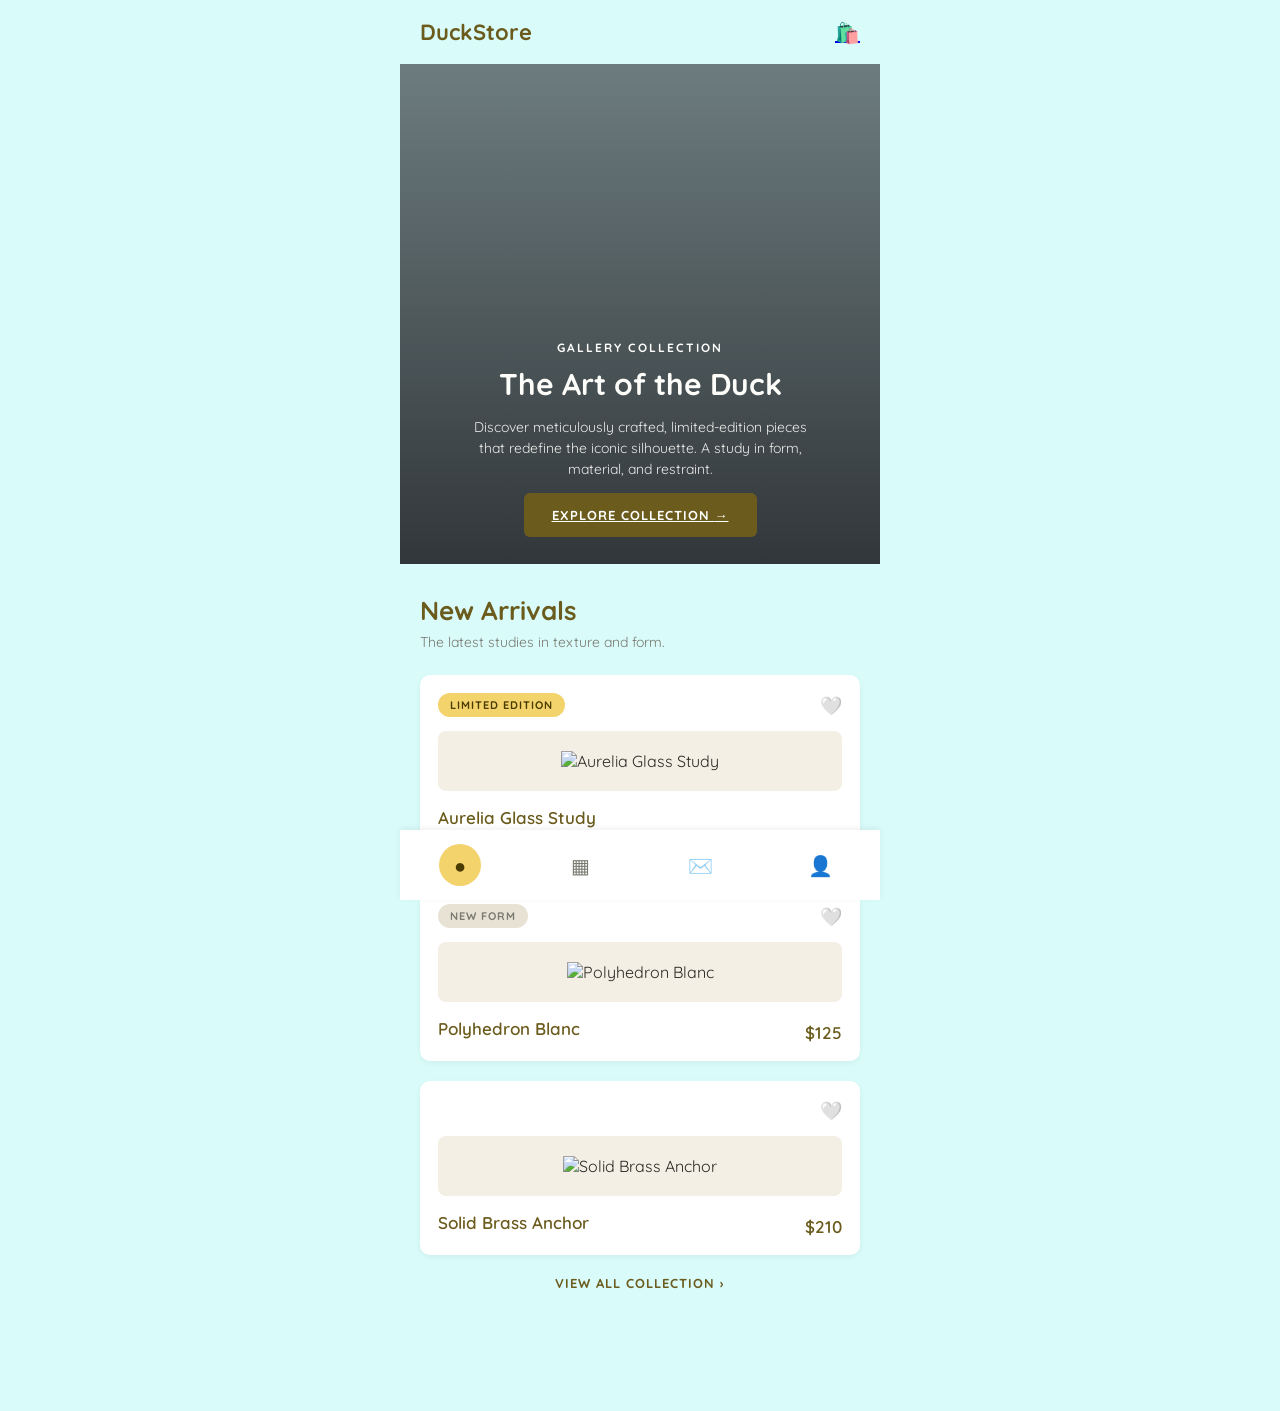
==== index.html @ 7a961e1a "feat: landing accesible y navegable - Issue #3" ====
<!DOCTYPE html>
<html lang="es">
<head>
  <meta charset="UTF-8">
  <meta name="viewport" content="width=device-width, initial-scale=1.0">
  <title>DuckStore</title>

  <!-- Fuente redondeada similar a la de la imagen -->
  <link href="https://fonts.googleapis.com/css2?family=Quicksand:wght@400;500;600;700&display=swap" rel="stylesheet">

  <!-- Nuestra hoja de estilos -->
  <link rel="stylesheet" href="css/style.css">
</head>
<body>

  <!-- =========================================
       HEADER: Barra superior con el logo y el ícono de carrito
  ========================================== -->
  <header class="header">
    <span class="header__logo">DuckStore</span>
    <a href="catalogo.html" class="header__icon" aria-label="Ver Bolsa">🛍️</a>
  </header>

  <!-- =========================================
       HERO: Sección grande con imagen de fondo, título y botón
  ========================================== -->
  <section class="hero">
    <div class="hero__overlay">
      <p class="hero__tag">GALLERY COLLECTION</p>
      <h1 class="hero__title">The Art of the Duck</h1>
      <p class="hero__text">
        Discover meticulously crafted, limited-edition pieces that redefine
        the iconic silhouette. A study in form, material, and restraint.
      </p>
      <a href="catalogo.html" class="btn-primary" aria-label="Ir al catalogo">
      EXPLORE COLLECTION <span>&rarr;</span>
      </a>
    </div>
  </section>

  <!-- =========================================
       NEW ARRIVALS: Título de sección + lista de productos
  ========================================== -->
  <main class="products">
    <h2 class="products__title">New Arrivals</h2>
    <p class="products__subtitle">The latest studies in texture and form.</p>

    <!-- Tarjeta 1: Producto destacado (Edición Limitada) -->
    <article class="card">
      <div class="card__header">
        <span class="badge badge--gold">LIMITED EDITION</span>
        <span class="card__like">🤍</span>
      </div>
      <div class="card__image-wrapper">
        <img src="https://lh3.googleusercontent.com/aida-public/[base64]" alt="Aurelia Glass Study" class="card__img">
      </div>
      <div class="card__footer">
        <div>
          <h3 class="card__name">Aurelia Glass Study</h3>
          <p class="card__author">By Artist M. Laurent</p>
        </div>
        <span class="card__price">$450</span>
      </div>
    </article>

    <!-- Tarjeta 2: Producto normal (Nueva Forma) -->
    <article class="card">
      <div class="card__header">
        <span class="badge badge--gray">NEW FORM</span>
        <span class="card__like">🤍</span>
      </div>
      <div class="card__image-wrapper">
        <img src="https://lh3.googleusercontent.com/aida-public/[base64]" alt="Polyhedron Blanc" class="card__img">
      </div>
      <div class="card__footer">
        <div>
          <h3 class="card__name">Polyhedron Blanc</h3>
        </div>
        <span class="card__price">$125</span>
      </div>
    </article>

    <!-- Tarjeta 3: Producto normal (sin etiqueta) -->
    <article class="card">
      <div class="card__header card__header--right">
        <span class="card__like">🤍</span>
      </div>
      <div class="card__image-wrapper">
        <img src="https://lh3.googleusercontent.com/aida-public/[base64]" alt="Solid Brass Anchor" class="card__img">
      </div>
      <div class="card__footer">
        <div>
          <h3 class="card__name">Solid Brass Anchor</h3>
        </div>
        <span class="card__price">$210</span>
      </div>
    </article>

    <!-- Enlace para ver toda la colección -->
    <a href="catalogo.html" class="view-all">VIEW ALL COLLECTION &rsaquo;</a>
  </main>

  <!-- =========================================
       BOTTOM NAV: Barra de navegación inferior (estilo app móvil)
  ========================================== -->
  <nav class="bottom-nav" aria-label="Navegacion Principal">
    <a href="index.html" class="bottom-nav__item bottom-nav__item--active" aria-label="Inicio">●</a>
    <a href="catalogo.html" class="bottom-nav__item" aria-label="Catalogo">▦</a>
    <a href="contacto.html" class="bottom-nav__item" aria-label="Contacto">✉️</a>
    <a href="detalle.html" class="bottom-nav__item" aria-label="Detalle">👤</a>
  </nav>

</body>
</html>
---- css/style.css ----
/* ==========================================================
   VARIABLES GLOBALES
   Aquí guardamos los colores principales para reutilizarlos
   fácilmente en todo el archivo.
========================================================== */
:root {
  --color-fondo: #d9fbf9;      /* Fondo turquesa clarito */
  --color-texto: #2b2a26;      /* Texto oscuro general */
  --color-marron: #6b5c1e;     /* Marrón/dorado oscuro para títulos y botón */
  --color-gris-texto: #7a7a72; /* Gris para texto secundario */
  --color-tarjeta: #ffffff;    /* Fondo blanco de las tarjetas */
  --color-badge-oro: #f3d36b;  /* Fondo del badge "LIMITED EDITION" */
  --color-badge-gris: #e7e2d4; /* Fondo del badge "NEW FORM" */
}

/* ==========================================================
   RESET BÁSICO
   Quitamos márgenes por defecto y unificamos el modelo de caja.
========================================================== */
* {
  margin: 0;
  padding: 0;
  box-sizing: border-box;
}

body {
  font-family: 'Quicksand', sans-serif;
  background-color: var(--color-fondo);
  color: var(--color-texto);
  max-width: 480px;      /* Simula el ancho de un móvil */
  margin: 0 auto;        /* Centrado en pantallas grandes */
  padding-bottom: 90px;  /* Espacio para la barra inferior fija */
}

/* ==========================================================
   HEADER
========================================================== */
.header {
  display: flex;
  align-items: center;
  justify-content: space-between;
  background-color: var(--color-fondo);
  padding: 18px 20px;
}

.header__logo {
  font-size: 22px;
  font-weight: 700;
  color: var(--color-marron);
}

.header__icon {
  font-size: 20px;
}

/* ==========================================================
   HERO
   Sección grande con una imagen de fondo oscura y texto centrado.
========================================================== */
.hero {
  /* Imagen + degradado oscuro para que el texto se lea bien */
  background:
    linear-gradient(to bottom, rgba(20,20,25,0.55), rgba(20,20,25,0.85)),
    url('https://lh3.googleusercontent.com/aida-public/[base64]');
  background-size: cover;
  background-position: center;
  min-height: 500px;
  display: flex;
  align-items: flex-end; /* El contenido se apoya en la parte baja */
}

.hero__overlay {
  width: 100%;
  text-align: center;
  color: #fdfdfa;
  padding: 40px 24px;
}

.hero__tag {
  font-size: 12px;
  font-weight: 700;
  letter-spacing: 2px;
  margin-bottom: 10px;
}

.hero__title {
  font-size: 30px;
  font-weight: 700;
  margin-bottom: 14px;
}

.hero__text {
  font-size: 14px;
  line-height: 1.5;
  max-width: 340px;
  margin: 0 auto 24px auto;
  opacity: 0.9;
}

/* Botón principal (dorado/marrón) */
.btn-primary {
  background-color: var(--color-marron);
  color: #fff;
  border: none;
  padding: 14px 28px;
  font-size: 13px;
  font-weight: 700;
  letter-spacing: 1px;
  border-radius: 6px;
  cursor: pointer;
}

/* ==========================================================
   SECCIÓN DE PRODUCTOS (New Arrivals)
========================================================== */
.products {
  padding: 30px 20px;
}

.products__title {
  font-size: 26px;
  font-weight: 700;
  color: var(--color-marron);
  margin-bottom: 6px;
}

.products__subtitle {
  font-size: 14px;
  color: var(--color-gris-texto);
  margin-bottom: 24px;
}

/* ---------- Tarjeta de producto ---------- */
.card {
  background-color: var(--color-tarjeta);
  border-radius: 10px;
  padding: 18px;
  margin-bottom: 20px;
  box-shadow: 0 2px 6px rgba(0, 0, 0, 0.05);
}

.card__header {
  display: flex;
  justify-content: space-between;
  align-items: center;
  margin-bottom: 14px;
}

/* Cuando no hay badge, el corazón se alinea a la derecha */
.card__header--right {
  justify-content: flex-end;
}

.card__like {
  font-size: 18px;
  cursor: pointer;
}

/* Etiquetas (badges) */
.badge {
  font-size: 11px;
  font-weight: 700;
  letter-spacing: 1px;
  padding: 5px 12px;
  border-radius: 20px;
}

.badge--gold {
  background-color: var(--color-badge-oro);
  color: #4a3c00;
}

.badge--gray {
  background-color: var(--color-badge-gris);
  color: var(--color-gris-texto);
}

/* Contenedor de la imagen del producto */
.card__image-wrapper {
  background-color: #f4efe4;
  border-radius: 8px;
  display: flex;
  align-items: center;
  justify-content: center;
  padding: 20px;
  margin-bottom: 16px;
}

.card__img {
  max-width: 100%;
  max-height: 180px;
  object-fit: contain;
}

/* Pie de la tarjeta: nombre, autor y precio */
.card__footer {
  display: flex;
  justify-content: space-between;
  align-items: flex-end;
}

.card__name {
  font-size: 17px;
  font-weight: 600;
  color: var(--color-marron);
  margin-bottom: 4px;
}

.card__author {
  font-size: 13px;
  color: var(--color-gris-texto);
}

.card__price {
  font-size: 17px;
  font-weight: 600;
  color: var(--color-marron);
}

/* Enlace "Ver toda la colección" */
.view-all {
  display: block;
  text-align: center;
  font-size: 13px;
  font-weight: 700;
  letter-spacing: 1px;
  color: var(--color-marron);
  text-decoration: none;
  margin-top: 10px;
}

/* ==========================================================
   BARRA DE NAVEGACIÓN INFERIOR (estilo app móvil)
========================================================== */
.bottom-nav {
  position: fixed;
  bottom: 0;
  left: 50%;
  transform: translateX(-50%);
  width: 100%;
  max-width: 480px;
  background-color: var(--color-tarjeta);
  display: flex;
  justify-content: space-around;
  align-items: center;
  padding: 14px 0;
  box-shadow: 0 -2px 6px rgba(0, 0, 0, 0.06);
}

.bottom-nav__item {
  text-decoration: none;
  color: var(--color-gris-texto);
  font-size: 20px;
  width: 42px;
  height: 42px;
  display: flex;
  align-items: center;
  justify-content: center;
  border-radius: 50%;
}

/* El ícono activo se resalta con fondo dorado */
.bottom-nav__item--active {
  background-color: var(--color-badge-oro);
  color: #4a3c00;
}
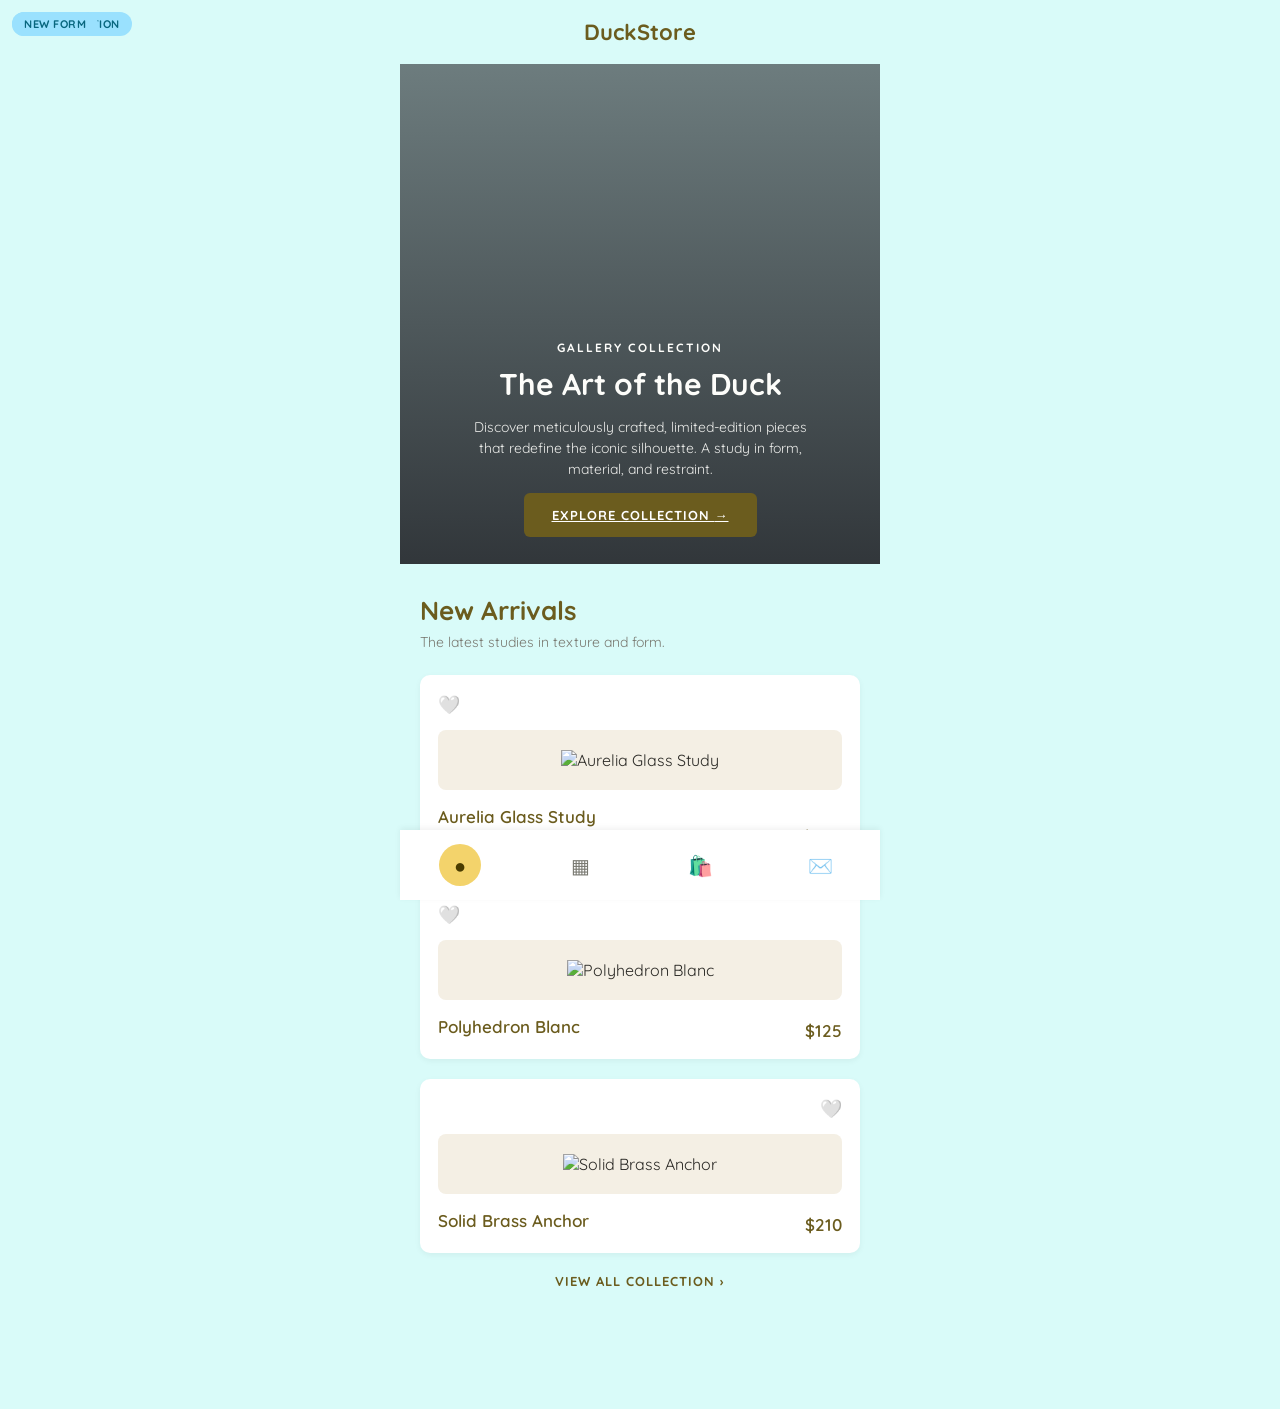
==== commit 0d45ab36: "fix: update nav bar and header" ====
--- a/index.html
+++ b/index.html
@@ -18,7 +18,6 @@
   ========================================== -->
   <header class="header">
     <span class="header__logo">DuckStore</span>
-    <a href="catalogo.html" class="header__icon" aria-label="Ver Bolsa">🛍️</a>
   </header>
 
   <!-- =========================================
@@ -106,8 +105,8 @@
   <nav class="bottom-nav" aria-label="Navegacion Principal">
     <a href="index.html" class="bottom-nav__item bottom-nav__item--active" aria-label="Inicio">●</a>
     <a href="catalogo.html" class="bottom-nav__item" aria-label="Catalogo">▦</a>
+    <a href="carrito.html" class="bottom-nav__item" aria-label="Bolsa">🛍️</a>
     <a href="contacto.html" class="bottom-nav__item" aria-label="Contacto">✉️</a>
-    <a href="detalle.html" class="bottom-nav__item" aria-label="Detalle">👤</a>
   </nav>
 
 </body>
--- a/css/style.css
+++ b/css/style.css
@@ -38,7 +38,7 @@
 .header {
   display: flex;
   align-items: center;
-  justify-content: space-between;
+  justify-content: center;
   background-color: var(--color-fondo);
   padding: 18px 20px;
 }
@@ -264,3 +264,162 @@
   background-color: var(--color-badge-oro);
   color: #4a3c00;
 }
+/* ==========================================================
+   PÁGINA CATÁLOGO (catalogo.html)
+   Reutiliza las variables definidas arriba en :root y agrega
+   solo lo nuevo que necesita esta pantalla.
+========================================================== */
+
+/* Color extra para las etiquetas azules de esta página */
+:root {
+  --color-badge-azul: #9ae1fe;
+  --color-badge-azul-texto: #08667e;
+}
+
+/* ---------- Introducción (título + texto) ---------- */
+.intro {
+  text-align: center;
+  padding: 30px 24px 10px;
+}
+
+.intro__title {
+  font-size: 28px;
+  font-weight: 700;
+  color: var(--color-marron);
+  margin-bottom: 10px;
+}
+
+.intro__text {
+  font-size: 14px;
+  line-height: 1.5;
+  color: var(--color-gris-texto);
+  max-width: 340px;
+  margin: 0 auto;
+}
+
+/* ---------- Filtros y orden ---------- */
+.filters {
+  padding: 20px 20px 14px;
+  border-bottom: 1px solid var(--color-badge-gris);
+}
+
+.filters__tabs {
+  display: flex;
+  gap: 18px;
+  overflow-x: auto;
+  margin-bottom: 14px;
+}
+
+.filters__tab {
+  background: none;
+  border: none;
+  font-family: inherit;
+  font-size: 12px;
+  font-weight: 700;
+  letter-spacing: 0.5px;
+  color: var(--color-gris-texto);
+  white-space: nowrap;
+  padding-bottom: 4px;
+  cursor: pointer;
+}
+
+/* Pestaña de categoría seleccionada (subrayada) */
+.filters__tab--active {
+  color: var(--color-marron);
+  border-bottom: 2px solid var(--color-marron);
+}
+
+.filters__sort {
+  font-size: 12px;
+  font-weight: 700;
+  letter-spacing: 0.5px;
+  color: var(--color-gris-texto);
+  cursor: pointer;
+}
+
+/* ---------- Lista de productos del catálogo ---------- */
+.catalog {
+  padding: 24px 20px 10px;
+}
+
+.item {
+  margin-bottom: 28px;
+}
+
+.item__image-wrapper {
+  position: relative;
+  border-radius: 10px;
+  overflow: hidden;
+  background-color: #f4efe4;
+  margin-bottom: 12px;
+}
+
+.item__img {
+  width: 100%;
+  height: 260px;
+  object-fit: cover;
+  display: block;
+}
+
+/* Etiqueta (badge) sobre la imagen del producto */
+.badge {
+  position: absolute;
+  top: 12px;
+  left: 12px;
+  background-color: var(--color-badge-azul);
+  color: var(--color-badge-azul-texto);
+  font-size: 11px;
+  font-weight: 700;
+  letter-spacing: 0.5px;
+  padding: 5px 12px;
+  border-radius: 20px;
+  z-index: 1;
+}
+
+.item__info {
+  display: flex;
+  justify-content: space-between;
+  align-items: flex-start;
+}
+
+.item__name {
+  font-size: 18px;
+  font-weight: 600;
+  color: var(--color-marron);
+  margin-bottom: 4px;
+}
+.item__name:hover{
+  text-decoration: underline;
+}
+.details{
+  text-decoration: none;
+}
+
+.item__category {
+  font-size: 13px;
+  color: var(--color-gris-texto);
+}
+
+.item__price {
+  font-size: 18px;
+  font-weight: 600;
+  color: var(--color-marron);
+}
+
+/* Producto agotado: se muestra apagado y en gris */
+.item--sold-out .item__img {
+  filter: grayscale(1);
+  opacity: 0.6;
+}
+
+.item--sold-out .item__name,
+.item--sold-out .item__category,
+.item--sold-out .item__price {
+  opacity: 0.6;
+}
+
+/* Botón "DISCOVER MORE" centrado, reutiliza .btn-primary ya existente arriba */
+.catalog .btn-primary {
+  display: block;
+  margin: 20px auto 10px;
+}
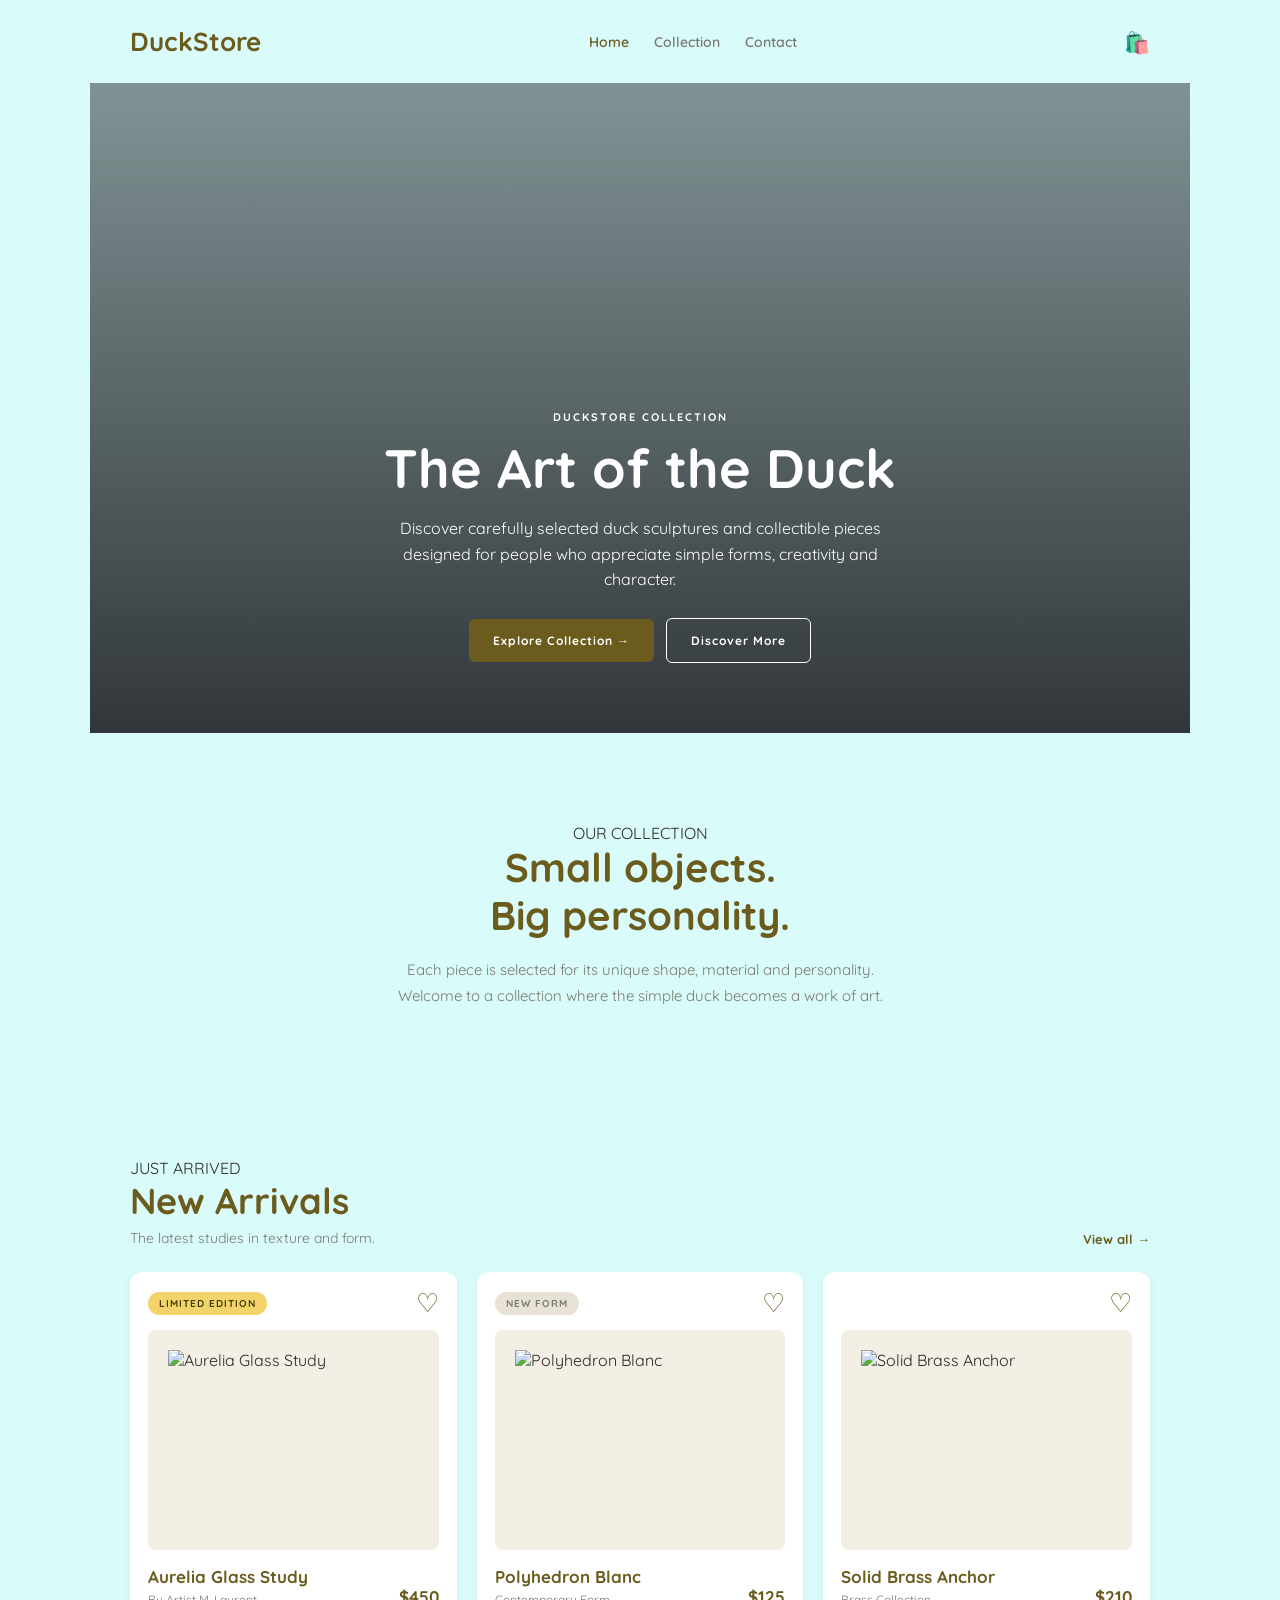
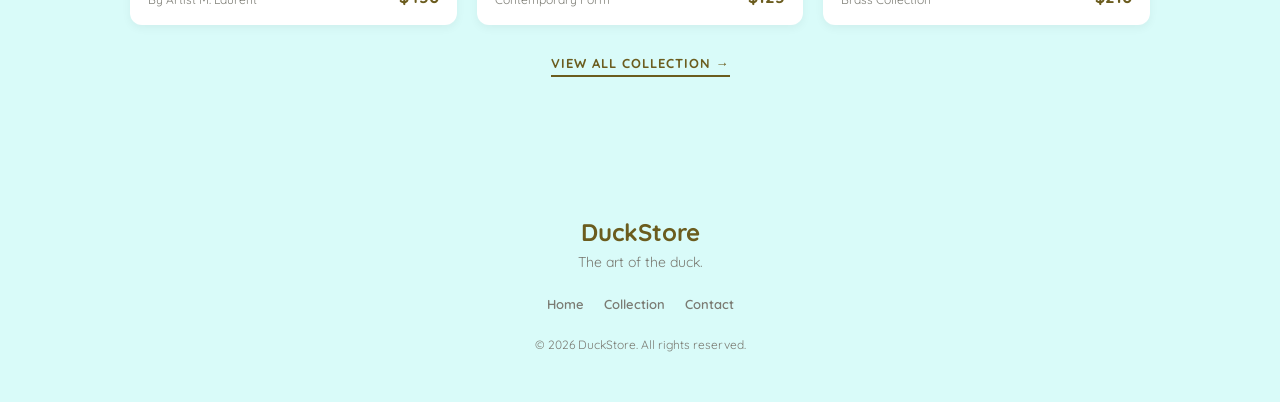
==== commit 4fa01caf: "feat: complete landing page" ====
--- a/index.html
+++ b/index.html
@@ -1,112 +1,376 @@
+
 <!DOCTYPE html>
 <html lang="es">
+
 <head>
   <meta charset="UTF-8">
   <meta name="viewport" content="width=device-width, initial-scale=1.0">
-  <title>DuckStore</title>
-
-  <!-- Fuente redondeada similar a la de la imagen -->
-  <link href="https://fonts.googleapis.com/css2?family=Quicksand:wght@400;500;600;700&display=swap" rel="stylesheet">
-
-  <!-- Nuestra hoja de estilos -->
+
+  <title>DuckStore | The Art of the Duck</title>
+
+  <!-- Google Font -->
+  <link
+    href="https://fonts.googleapis.com/css2?family=Quicksand:wght@400;500;600;700&display=swap"
+    rel="stylesheet"
+  >
+
+  <!-- CSS -->
   <link rel="stylesheet" href="css/style.css">
 </head>
+
 <body>
 
-  <!-- =========================================
-       HEADER: Barra superior con el logo y el ícono de carrito
-  ========================================== -->
+  <!-- =====================================================
+       HEADER
+  ====================================================== -->
   <header class="header">
-    <span class="header__logo">DuckStore</span>
+
+    <a href="index.html" class="header__logo">
+      DuckStore
+    </a>
+
+    <nav class="header__nav">
+      <a href="index.html" class="header__link header__link--active">
+        Home
+      </a>
+
+      <a href="catalogo.html" class="header__link">
+        Collection
+      </a>
+
+      <a href="contacto.html" class="header__link">
+        Contact
+      </a>
+    </nav>
+
+    <a
+      href="catalogo.html"
+      class="header__icon"
+      aria-label="Ver colección"
+    >
+      🛍️
+    </a>
+
   </header>
 
-  <!-- =========================================
-       HERO: Sección grande con imagen de fondo, título y botón
-  ========================================== -->
+
+  <!-- =====================================================
+       HERO
+  ====================================================== -->
   <section class="hero">
+
     <div class="hero__overlay">
-      <p class="hero__tag">GALLERY COLLECTION</p>
-      <h1 class="hero__title">The Art of the Duck</h1>
+
+      <p class="hero__tag">
+        DUCKSTORE COLLECTION
+      </p>
+
+      <h1 class="hero__title">
+        The Art of the Duck
+      </h1>
+
       <p class="hero__text">
-        Discover meticulously crafted, limited-edition pieces that redefine
-        the iconic silhouette. A study in form, material, and restraint.
+        Discover carefully selected duck sculptures and
+        collectible pieces designed for people who appreciate
+        simple forms, creativity and character.
       </p>
-      <a href="catalogo.html" class="btn-primary" aria-label="Ir al catalogo">
-      EXPLORE COLLECTION <span>&rarr;</span>
-      </a>
-    </div>
+
+      <div class="hero__buttons">
+
+        <a href="catalogo.html" class="btn-primary">
+          Explore Collection →
+        </a>
+
+        <a href="#new-arrivals" class="btn-secondary">
+          Discover More
+        </a>
+
+      </div>
+
+    </div>
+
   </section>
 
-  <!-- =========================================
-       NEW ARRIVALS: Título de sección + lista de productos
-  ========================================== -->
-  <main class="products">
-    <h2 class="products__title">New Arrivals</h2>
-    <p class="products__subtitle">The latest studies in texture and form.</p>
-
-    <!-- Tarjeta 1: Producto destacado (Edición Limitada) -->
-    <article class="card">
-      <div class="card__header">
-        <span class="badge badge--gold">LIMITED EDITION</span>
-        <span class="card__like">🤍</span>
+
+  <!-- =====================================================
+       INTRODUCTION
+  ====================================================== -->
+  <section class="intro">
+
+    <p class="intro__tag">
+      OUR COLLECTION
+    </p>
+
+    <h2 class="intro__title">
+      Small objects.<br>
+      Big personality.
+    </h2>
+
+    <p class="intro__text">
+      Each piece is selected for its unique shape,
+      material and personality. Welcome to a collection
+      where the simple duck becomes a work of art.
+    </p>
+
+  </section>
+
+
+  <!-- =====================================================
+       NEW ARRIVALS
+  ====================================================== -->
+  <main class="products" id="new-arrivals">
+
+    <div class="products__heading">
+
+      <div>
+        <p class="products__tag">
+          JUST ARRIVED
+        </p>
+
+        <h2 class="products__title">
+          New Arrivals
+        </h2>
+
+        <p class="products__subtitle">
+          The latest studies in texture and form.
+        </p>
       </div>
-      <div class="card__image-wrapper">
-        <img src="https://lh3.googleusercontent.com/aida-public/[base64]" alt="Aurelia Glass Study" class="card__img">
-      </div>
-      <div class="card__footer">
-        <div>
-          <h3 class="card__name">Aurelia Glass Study</h3>
-          <p class="card__author">By Artist M. Laurent</p>
-        </div>
-        <span class="card__price">$450</span>
-      </div>
-    </article>
-
-    <!-- Tarjeta 2: Producto normal (Nueva Forma) -->
-    <article class="card">
-      <div class="card__header">
-        <span class="badge badge--gray">NEW FORM</span>
-        <span class="card__like">🤍</span>
-      </div>
-      <div class="card__image-wrapper">
-        <img src="https://lh3.googleusercontent.com/aida-public/[base64]" alt="Polyhedron Blanc" class="card__img">
-      </div>
-      <div class="card__footer">
-        <div>
-          <h3 class="card__name">Polyhedron Blanc</h3>
-        </div>
-        <span class="card__price">$125</span>
-      </div>
-    </article>
-
-    <!-- Tarjeta 3: Producto normal (sin etiqueta) -->
-    <article class="card">
-      <div class="card__header card__header--right">
-        <span class="card__like">🤍</span>
-      </div>
-      <div class="card__image-wrapper">
-        <img src="https://lh3.googleusercontent.com/aida-public/[base64]" alt="Solid Brass Anchor" class="card__img">
-      </div>
-      <div class="card__footer">
-        <div>
-          <h3 class="card__name">Solid Brass Anchor</h3>
-        </div>
-        <span class="card__price">$210</span>
-      </div>
-    </article>
-
-    <!-- Enlace para ver toda la colección -->
-    <a href="catalogo.html" class="view-all">VIEW ALL COLLECTION &rsaquo;</a>
+
+      <a href="catalogo.html" class="products__link">
+        View all →
+      </a>
+
+    </div>
+
+
+    <!-- =================================================
+         PRODUCT GRID
+    ================================================== -->
+    <div class="products__grid">
+
+
+      <!-- PRODUCT 1 -->
+      <article class="card">
+
+        <div class="card__header">
+
+          <span class="badge badge--gold">
+            LIMITED EDITION
+          </span>
+
+          <button class="card__like" aria-label="Añadir a favoritos">
+            ♡
+          </button>
+
+        </div>
+
+        <div class="card__image-wrapper">
+
+          <img
+            src="https://lh3.googleusercontent.com/aida-public/[base64]"
+            alt="Aurelia Glass Study"
+            class="card__img"
+          >
+
+        </div>
+
+        <div class="card__footer">
+
+          <div>
+            <h3 class="card__name">
+              Aurelia Glass Study
+            </h3>
+
+            <p class="card__author">
+              By Artist M. Laurent
+            </p>
+          </div>
+
+          <span class="card__price">
+            $450
+          </span>
+
+        </div>
+
+      </article>
+
+
+      <!-- PRODUCT 2 -->
+      <article class="card">
+
+        <div class="card__header">
+
+          <span class="badge badge--gray">
+            NEW FORM
+          </span>
+
+          <button class="card__like" aria-label="Añadir a favoritos">
+            ♡
+          </button>
+
+        </div>
+
+        <div class="card__image-wrapper">
+
+          <img
+            src="https://lh3.googleusercontent.com/aida-public/[base64]"
+            alt="Polyhedron Blanc"
+            class="card__img"
+          >
+
+        </div>
+
+        <div class="card__footer">
+
+          <div>
+            <h3 class="card__name">
+              Polyhedron Blanc
+            </h3>
+
+            <p class="card__author">
+              Contemporary Form
+            </p>
+          </div>
+
+          <span class="card__price">
+            $125
+          </span>
+
+        </div>
+
+      </article>
+
+
+      <!-- PRODUCT 3 -->
+      <article class="card">
+
+        <div class="card__header card__header--right">
+
+          <button class="card__like" aria-label="Añadir a favoritos">
+            ♡
+          </button>
+
+        </div>
+
+        <div class="card__image-wrapper">
+
+          <img
+            src="https://lh3.googleusercontent.com/aida-public/[base64]"
+            alt="Solid Brass Anchor"
+            class="card__img"
+          >
+
+        </div>
+
+        <div class="card__footer">
+
+          <div>
+            <h3 class="card__name">
+              Solid Brass Anchor
+            </h3>
+
+            <p class="card__author">
+              Brass Collection
+            </p>
+          </div>
+
+          <span class="card__price">
+            $210
+          </span>
+
+        </div>
+
+      </article>
+
+    </div>
+
+    <a href="catalogo.html" class="view-all">
+      VIEW ALL COLLECTION →
+    </a>
+
   </main>
 
-  <!-- =========================================
-       BOTTOM NAV: Barra de navegación inferior (estilo app móvil)
-  ========================================== -->
-  <nav class="bottom-nav" aria-label="Navegacion Principal">
-    <a href="index.html" class="bottom-nav__item bottom-nav__item--active" aria-label="Inicio">●</a>
-    <a href="catalogo.html" class="bottom-nav__item" aria-label="Catalogo">▦</a>
-    <a href="carrito.html" class="bottom-nav__item" aria-label="Bolsa">🛍️</a>
-    <a href="contacto.html" class="bottom-nav__item" aria-label="Contacto">✉️</a>
+  <!-- =====================================================
+       FOOTER
+  ====================================================== -->
+  <footer class="footer">
+
+    <div class="footer__brand">
+      <h2>DuckStore</h2>
+
+      <p>
+        The art of the duck.
+      </p>
+    </div>
+
+    <div class="footer__links">
+
+      <a href="index.html">
+        Home
+      </a>
+
+      <a href="catalogo.html">
+        Collection
+      </a>
+
+      <a href="contacto.html">
+        Contact
+      </a>
+
+    </div>
+
+    <p class="footer__copy">
+      © 2026 DuckStore. All rights reserved.
+    </p>
+
+  </footer>
+
+
+  <!-- =====================================================
+       MOBILE NAVIGATION
+  ====================================================== -->
+  <nav class="bottom-nav" aria-label="Navegación principal"> 
+    <a href="index.html" class="bottom-nav__item bottom-nav__item--active"> 
+      <span class="bottom-nav__icon" aria-hidden="true"> 
+        <svg viewBox="0 0 24 24"> 
+          <path d="M3 10.5 12 3l9 7.5"></path> 
+          <path d="M5 9.5V21h14V9.5"></path> 
+          <path d="M9 21v-7h6v7"></path> 
+        </svg> 
+      </span> 
+      <span class="bottom-nav__label">Inicio</span> 
+    </a> 
+    
+    <a href="catalogo.html" class="bottom-nav__item"> 
+      <span class="bottom-nav__icon" aria-hidden="true"> 
+        <svg viewBox="0 0 24 24"> 
+          <rect x="4" y="4" width="6" height="6"></rect> 
+          <rect x="14" y="4" width="6" height="6"></rect> 
+          <rect x="4" y="14" width="6" height="6"></rect> 
+          <rect x="14" y="14" width="6" height="6"></rect> 
+        </svg> </span> <span class="bottom-nav__label">Catálogo</span> 
+      </a> 
+      
+      <a href="contacto.html" class="bottom-nav__item"> 
+        <span class="bottom-nav__icon" aria-hidden="true"> 
+          <svg viewBox="0 0 24 24"> 
+            <rect x="3" y="5" width="18" height="14" rx="2"></rect> 
+            <path d="m3 7 9 6 9-6"></path> 
+          </svg> 
+        </span> 
+        <span class="bottom-nav__label">Contacto</span> 
+      </a> 
+      
+      <a href="detalle.html" class="bottom-nav__item"> 
+        <span class="bottom-nav__icon" aria-hidden="true"> 
+          <svg viewBox="0 0 24 24"> 
+            <circle cx="12" cy="12" r="9"></circle> 
+            <circle cx="12" cy="9" r="3"></circle> 
+            <path d="M7 19c.8-3 2.5-4.5 5-4.5s4.2 1.5 5 4.5"></path> 
+          </svg> 
+        </span> 
+        <span class="bottom-nav__label">Perfil</span> 
+      </a> 
   </nav>
 
 </body>
--- a/css/style.css
+++ b/css/style.css
@@ -1,21 +1,20 @@
+
 /* ==========================================================
    VARIABLES GLOBALES
-   Aquí guardamos los colores principales para reutilizarlos
-   fácilmente en todo el archivo.
 ========================================================== */
 :root {
-  --color-fondo: #d9fbf9;      /* Fondo turquesa clarito */
-  --color-texto: #2b2a26;      /* Texto oscuro general */
-  --color-marron: #6b5c1e;     /* Marrón/dorado oscuro para títulos y botón */
-  --color-gris-texto: #7a7a72; /* Gris para texto secundario */
-  --color-tarjeta: #ffffff;    /* Fondo blanco de las tarjetas */
-  --color-badge-oro: #f3d36b;  /* Fondo del badge "LIMITED EDITION" */
-  --color-badge-gris: #e7e2d4; /* Fondo del badge "NEW FORM" */
+  --color-fondo: #d9fbf9;
+  --color-texto: #2b2a26;
+  --color-marron: #6b5c1e;
+  --color-gris-texto: #7a7a72;
+  --color-tarjeta: #ffffff;
+  --color-badge-oro: #f3d36b;
+  --color-badge-gris: #e7e2d4;
+  --color-crema: #f4efe4;
 }
 
 /* ==========================================================
    RESET BÁSICO
-   Quitamos márgenes por defecto y unificamos el modelo de caja.
 ========================================================== */
 * {
   margin: 0;
@@ -23,23 +22,39 @@
   box-sizing: border-box;
 }
 
+html {
+  scroll-behavior: smooth;
+}
+
 body {
-  font-family: 'Quicksand', sans-serif;
+  font-family: "Quicksand", sans-serif;
   background-color: var(--color-fondo);
   color: var(--color-texto);
-  max-width: 480px;      /* Simula el ancho de un móvil */
-  margin: 0 auto;        /* Centrado en pantallas grandes */
-  padding-bottom: 90px;  /* Espacio para la barra inferior fija */
+  overflow-x: hidden;
+  padding-bottom: 80px;
+}
+
+a {
+  text-decoration: none;
+}
+
+img {
+  display: block;
+  max-width: 100%;
 }
 
 /* ==========================================================
    HEADER
 ========================================================== */
 .header {
+  width: 100%;
+  max-width: 1100px;
+  margin: 0 auto;
+
   display: flex;
   align-items: center;
-  justify-content: center;
-  background-color: var(--color-fondo);
+  justify-content: space-between;
+
   padding: 18px 20px;
 }
 
@@ -49,77 +64,172 @@
   color: var(--color-marron);
 }
 
+.header__nav {
+  display: none;
+  gap: 25px;
+}
+
+.header__link {
+  color: var(--color-gris-texto);
+  font-size: 14px;
+  font-weight: 600;
+  transition: 0.2s;
+}
+
+.header__link:hover,
+.header__link--active {
+  color: var(--color-marron);
+}
+
 .header__icon {
-  font-size: 20px;
+  font-size: 21px;
+  color: var(--color-texto);
 }
 
 /* ==========================================================
    HERO
-   Sección grande con una imagen de fondo oscura y texto centrado.
 ========================================================== */
 .hero {
-  /* Imagen + degradado oscuro para que el texto se lea bien */
+  width: 100%;
+  max-width: 1100px;
+  min-height: 500px;
+  margin: 0 auto;
+
+  display: flex;
+  align-items: flex-end;
+
   background:
-    linear-gradient(to bottom, rgba(20,20,25,0.55), rgba(20,20,25,0.85)),
-    url('https://lh3.googleusercontent.com/aida-public/[base64]');
+    linear-gradient(
+      to bottom,
+      rgba(20, 20, 25, 0.45),
+      rgba(20, 20, 25, 0.85)
+    ),
+    url("https://imgur.com/0eUFINb.jpg");
+
   background-size: cover;
   background-position: center;
-  min-height: 500px;
-  display: flex;
-  align-items: flex-end; /* El contenido se apoya en la parte baja */
 }
 
 .hero__overlay {
   width: 100%;
+  padding: 45px 20px;
   text-align: center;
-  color: #fdfdfa;
-  padding: 40px 24px;
+  color: #ffffff;
 }
 
 .hero__tag {
+  font-size: 11px;
+  font-weight: 700;
+  letter-spacing: 2px;
+  margin-bottom: 12px;
+}
+
+.hero__title {
+  font-size: 34px;
+  line-height: 1.2;
+  margin-bottom: 15px;
+}
+
+.hero__text {
+  max-width: 550px;
+  margin: 0 auto 25px;
+
+  font-size: 14px;
+  line-height: 1.6;
+}
+
+.hero__buttons {
+  display: flex;
+  flex-direction: column;
+  align-items: center;
+  gap: 12px;
+}
+
+/* ==========================================================
+   BOTONES
+========================================================== */
+.btn-primary,
+.btn-secondary {
+  display: inline-block;
+  padding: 14px 24px;
+  border-radius: 6px;
+
   font-size: 12px;
   font-weight: 700;
-  letter-spacing: 2px;
-  margin-bottom: 10px;
-}
-
-.hero__title {
-  font-size: 30px;
-  font-weight: 700;
-  margin-bottom: 14px;
-}
-
-.hero__text {
-  font-size: 14px;
-  line-height: 1.5;
-  max-width: 340px;
-  margin: 0 auto 24px auto;
-  opacity: 0.9;
-}
-
-/* Botón principal (dorado/marrón) */
+  letter-spacing: 1px;
+
+  transition: 0.2s;
+}
+
 .btn-primary {
   background-color: var(--color-marron);
-  color: #fff;
-  border: none;
-  padding: 14px 28px;
-  font-size: 13px;
-  font-weight: 700;
-  letter-spacing: 1px;
-  border-radius: 6px;
-  cursor: pointer;
-}
-
-/* ==========================================================
-   SECCIÓN DE PRODUCTOS (New Arrivals)
+  color: white;
+}
+
+.btn-primary:hover {
+  opacity: 0.9;
+  transform: translateY(-2px);
+}
+
+.btn-secondary {
+  color: white;
+  border: 1px solid white;
+}
+
+.btn-secondary:hover {
+  background-color: white;
+  color: var(--color-texto);
+}
+
+/* ==========================================================
+   INTRO
+========================================================== */
+.intro {
+  max-width: 700px;
+  margin: 0 auto;
+  padding: 60px 20px;
+
+  text-align: center;
+}
+
+.intro__title {
+  font-size: 30px;
+  line-height: 1.2;
+  color: var(--color-marron);
+  margin-bottom: 18px;
+}
+
+.intro__text {
+  max-width: 500px;
+  margin: 0 auto;
+
+  font-size: 15px;
+  line-height: 1.7;
+  color: var(--color-gris-texto);
+}
+
+/* ==========================================================
+   PRODUCTOS
 ========================================================== */
 .products {
-  padding: 30px 20px;
+  width: 100%;
+  max-width: 1100px;
+  margin: 0 auto;
+
+  padding: 30px 20px 60px;
+}
+
+.products__heading {
+  display: flex;
+  justify-content: space-between;
+  align-items: flex-end;
+
+  margin-bottom: 25px;
+  gap: 15px;
 }
 
 .products__title {
-  font-size: 26px;
-  font-weight: 700;
+  font-size: 28px;
   color: var(--color-marron);
   margin-bottom: 6px;
 }
@@ -127,42 +237,73 @@
 .products__subtitle {
   font-size: 14px;
   color: var(--color-gris-texto);
-  margin-bottom: 24px;
-}
-
-/* ---------- Tarjeta de producto ---------- */
+}
+
+.products__link {
+  color: var(--color-marron);
+  font-size: 13px;
+  font-weight: 700;
+  white-space: nowrap;
+}
+
+/* Grid */
+.products__grid {
+  display: grid;
+  grid-template-columns: 1fr;
+  gap: 20px;
+}
+
+/* ==========================================================
+   TARJETAS
+========================================================== */
 .card {
   background-color: var(--color-tarjeta);
-  border-radius: 10px;
+  border-radius: 12px;
   padding: 18px;
-  margin-bottom: 20px;
-  box-shadow: 0 2px 6px rgba(0, 0, 0, 0.05);
+
+  box-shadow: 0 3px 10px rgba(0, 0, 0, 0.05);
+
+  transition: 0.2s;
+}
+
+.card:hover {
+  transform: translateY(-4px);
 }
 
 .card__header {
   display: flex;
   justify-content: space-between;
   align-items: center;
+
   margin-bottom: 14px;
 }
 
-/* Cuando no hay badge, el corazón se alinea a la derecha */
 .card__header--right {
   justify-content: flex-end;
 }
 
+/* Botón de favoritos */
 .card__like {
-  font-size: 18px;
+  border: none;
+  background: transparent;
+
+  font-size: 26px;
+  line-height: 1;
+
   cursor: pointer;
-}
-
-/* Etiquetas (badges) */
+  color: var(--color-marron);
+}
+
+/* ==========================================================
+   BADGES
+========================================================== */
 .badge {
-  font-size: 11px;
+  padding: 5px 11px;
+  border-radius: 20px;
+
+  font-size: 10px;
   font-weight: 700;
   letter-spacing: 1px;
-  padding: 5px 12px;
-  border-radius: 20px;
 }
 
 .badge--gold {
@@ -175,251 +316,359 @@
   color: var(--color-gris-texto);
 }
 
-/* Contenedor de la imagen del producto */
+/* ==========================================================
+   IMÁGENES DE PRODUCTOS
+========================================================== */
 .card__image-wrapper {
-  background-color: #f4efe4;
-  border-radius: 8px;
+  min-height: 220px;
+  padding: 20px;
+
   display: flex;
   align-items: center;
   justify-content: center;
-  padding: 20px;
+
+  background-color: var(--color-crema);
+  border-radius: 8px;
+
   margin-bottom: 16px;
 }
 
 .card__img {
-  max-width: 100%;
-  max-height: 180px;
+  width: 100%;
+  height: 180px;
+
   object-fit: contain;
 }
 
-/* Pie de la tarjeta: nombre, autor y precio */
+/* ==========================================================
+   FOOTER DE LA TARJETA
+========================================================== */
 .card__footer {
   display: flex;
   justify-content: space-between;
   align-items: flex-end;
+  gap: 15px;
 }
 
 .card__name {
   font-size: 17px;
-  font-weight: 600;
-  color: var(--color-marron);
-  margin-bottom: 4px;
+  font-weight: 700;
+  color: var(--color-marron);
+
+  margin-bottom: 5px;
 }
 
 .card__author {
-  font-size: 13px;
+  font-size: 12px;
   color: var(--color-gris-texto);
 }
 
 .card__price {
   font-size: 17px;
-  font-weight: 600;
-  color: var(--color-marron);
-}
-
-/* Enlace "Ver toda la colección" */
+  font-weight: 700;
+  color: var(--color-marron);
+  white-space: nowrap;
+}
+
+/* ==========================================================
+   VIEW ALL
+========================================================== */
 .view-all {
   display: block;
+  width: fit-content;
+
+  margin: 30px auto 0;
+
+  padding-bottom: 4px;
+  border-bottom: 2px solid var(--color-marron);
+
+  color: var(--color-marron);
+  font-size: 13px;
+  font-weight: 700;
+  letter-spacing: 1px;
+}
+
+/* ==========================================================
+   FOOTER
+========================================================== */
+.footer {
+  max-width: 1100px;
+  margin: 0 auto;
+
+  padding: 40px 20px 110px;
+
   text-align: center;
+}
+
+.footer__brand h2 {
+  font-size: 24px;
+  color: var(--color-marron);
+  margin-bottom: 6px;
+}
+
+.footer__brand p {
+  color: var(--color-gris-texto);
+  font-size: 14px;
+}
+
+.footer__links {
+  display: flex;
+  justify-content: center;
+  gap: 20px;
+
+  margin: 25px 0;
+}
+
+.footer__links a {
+  color: var(--color-gris-texto);
   font-size: 13px;
-  font-weight: 700;
-  letter-spacing: 1px;
-  color: var(--color-marron);
-  text-decoration: none;
-  margin-top: 10px;
-}
-
-/* ==========================================================
-   BARRA DE NAVEGACIÓN INFERIOR (estilo app móvil)
-========================================================== */
-.bottom-nav {
-  position: fixed;
-  bottom: 0;
-  left: 50%;
-  transform: translateX(-50%);
-  width: 100%;
-  max-width: 480px;
-  background-color: var(--color-tarjeta);
-  display: flex;
-  justify-content: space-around;
-  align-items: center;
-  padding: 14px 0;
-  box-shadow: 0 -2px 6px rgba(0, 0, 0, 0.06);
-}
-
-.bottom-nav__item {
-  text-decoration: none;
-  color: var(--color-gris-texto);
-  font-size: 20px;
-  width: 42px;
-  height: 42px;
-  display: flex;
-  align-items: center;
-  justify-content: center;
-  border-radius: 50%;
-}
-
-/* El ícono activo se resalta con fondo dorado */
-.bottom-nav__item--active {
-  background-color: var(--color-badge-oro);
-  color: #4a3c00;
-}
-/* ==========================================================
-   PÁGINA CATÁLOGO (catalogo.html)
-   Reutiliza las variables definidas arriba en :root y agrega
-   solo lo nuevo que necesita esta pantalla.
-========================================================== */
-
-/* Color extra para las etiquetas azules de esta página */
-:root {
-  --color-badge-azul: #9ae1fe;
-  --color-badge-azul-texto: #08667e;
-}
-
-/* ---------- Introducción (título + texto) ---------- */
-.intro {
-  text-align: center;
-  padding: 30px 24px 10px;
-}
-
-.intro__title {
-  font-size: 28px;
-  font-weight: 700;
-  color: var(--color-marron);
-  margin-bottom: 10px;
-}
-
-.intro__text {
-  font-size: 14px;
-  line-height: 1.5;
-  color: var(--color-gris-texto);
-  max-width: 340px;
-  margin: 0 auto;
-}
-
-/* ---------- Filtros y orden ---------- */
-.filters {
-  padding: 20px 20px 14px;
-  border-bottom: 1px solid var(--color-badge-gris);
-}
-
-.filters__tabs {
-  display: flex;
-  gap: 18px;
-  overflow-x: auto;
-  margin-bottom: 14px;
-}
-
-.filters__tab {
-  background: none;
-  border: none;
-  font-family: inherit;
+  font-weight: 600;
+}
+
+.footer__copy {
   font-size: 12px;
-  font-weight: 700;
-  letter-spacing: 0.5px;
-  color: var(--color-gris-texto);
-  white-space: nowrap;
-  padding-bottom: 4px;
-  cursor: pointer;
-}
-
-/* Pestaña de categoría seleccionada (subrayada) */
-.filters__tab--active {
-  color: var(--color-marron);
-  border-bottom: 2px solid var(--color-marron);
-}
-
-.filters__sort {
-  font-size: 12px;
-  font-weight: 700;
-  letter-spacing: 0.5px;
-  color: var(--color-gris-texto);
-  cursor: pointer;
-}
-
-/* ---------- Lista de productos del catálogo ---------- */
-.catalog {
-  padding: 24px 20px 10px;
-}
-
-.item {
-  margin-bottom: 28px;
-}
-
-.item__image-wrapper {
-  position: relative;
-  border-radius: 10px;
-  overflow: hidden;
-  background-color: #f4efe4;
-  margin-bottom: 12px;
-}
-
-.item__img {
-  width: 100%;
-  height: 260px;
-  object-fit: cover;
-  display: block;
-}
-
-/* Etiqueta (badge) sobre la imagen del producto */
-.badge {
-  position: absolute;
-  top: 12px;
-  left: 12px;
-  background-color: var(--color-badge-azul);
-  color: var(--color-badge-azul-texto);
-  font-size: 11px;
-  font-weight: 700;
-  letter-spacing: 0.5px;
-  padding: 5px 12px;
-  border-radius: 20px;
-  z-index: 1;
-}
-
-.item__info {
-  display: flex;
-  justify-content: space-between;
-  align-items: flex-start;
-}
-
-.item__name {
-  font-size: 18px;
-  font-weight: 600;
-  color: var(--color-marron);
-  margin-bottom: 4px;
-}
-.item__name:hover{
-  text-decoration: underline;
-}
-.details{
-  text-decoration: none;
-}
-
-.item__category {
-  font-size: 13px;
-  color: var(--color-gris-texto);
-}
-
-.item__price {
-  font-size: 18px;
-  font-weight: 600;
-  color: var(--color-marron);
-}
-
-/* Producto agotado: se muestra apagado y en gris */
-.item--sold-out .item__img {
-  filter: grayscale(1);
-  opacity: 0.6;
-}
-
-.item--sold-out .item__name,
-.item--sold-out .item__category,
-.item--sold-out .item__price {
-  opacity: 0.6;
-}
-
-/* Botón "DISCOVER MORE" centrado, reutiliza .btn-primary ya existente arriba */
-.catalog .btn-primary {
-  display: block;
-  margin: 20px auto 10px;
-}
+  color: var(--color-gris-texto);
+}
+
+/* ==========================================================
+   BOTTOM NAV
+========================================================== */
+.bottom-nav { 
+  
+  position: fixed; 
+  bottom: 0; 
+  left: 0; 
+  width: 100%; 
+  display: flex; 
+  justify-content: space-around; 
+  align-items: center; 
+  padding: 10px 15px; 
+  background-color: white; 
+  border-top: 1px solid #ddd; 
+  z-index: 1000; 
+} 
+
+.bottom-nav__item { 
+  display: flex; 
+  flex-direction: column; 
+  align-items: center; 
+  justify-content: center; 
+  gap: 4px; 
+  text-decoration: none; 
+  color: #777; 
+  font-size: 12px; 
+  min-width: 60px; 
+} 
+
+.bottom-nav__icon { 
+  width: 24px; 
+  height: 24px; 
+} 
+
+.bottom-nav__icon svg { 
+  width: 100%; 
+  height: 100%; 
+  fill: none; 
+  stroke: currentColor; 
+  stroke-width: 2; 
+  stroke-linecap: round; 
+  stroke-linejoin: round; 
+} 
+
+.bottom-nav__label { 
+  font-size: 12px; 
+} 
+
+.bottom-nav__item--active { 
+  color: #2b2a26; 
+  font-weight: bold; 
+} 
+
+/* Mobile */ 
+
+@media (max-width: 600px) 
+{ 
+  .bottom-nav 
+  { padding: 8px 5px; } 
+  
+  .bottom-nav__item 
+  { min-width: 55px; } 
+}
+
+
+/* ==========================================================
+   TABLET
+========================================================== */
+@media (min-width: 600px) {
+
+  .hero {
+    min-height: 580px;
+  }
+
+  .hero__title {
+    font-size: 45px;
+  }
+
+  .hero__text {
+    font-size: 16px;
+  }
+
+  .hero__buttons {
+    flex-direction: row;
+    justify-content: center;
+  }
+
+  .products__grid {
+    grid-template-columns: repeat(2, 1fr);
+  }
+
+  .why__grid {
+    grid-template-columns: repeat(3, 1fr);
+  }
+
+  .footer {
+    padding-bottom: 100px;
+  }
+}
+
+/* ==========================================================
+   DESKTOP
+========================================================== */
+@media (min-width: 900px) {
+
+  body {
+    padding-bottom: 0;
+  }
+
+  .header {
+    padding: 25px 40px;
+  }
+
+  .header__nav {
+    display: flex;
+  }
+
+  .header__logo {
+    font-size: 26px;
+  }
+
+  .hero {
+    min-height: 650px;
+  }
+
+  .hero__overlay {
+    padding-bottom: 70px;
+  }
+
+  .hero__title {
+    font-size: 54px;
+  }
+
+  .intro {
+    padding: 90px 20px;
+  }
+
+  .intro__title {
+    font-size: 40px;
+  }
+
+  .products {
+    padding: 60px 40px 90px;
+  }
+
+  .products__title {
+    font-size: 36px;
+  }
+
+  .products__grid {
+    grid-template-columns: repeat(3, 1fr);
+  }
+
+  .why {
+    padding: 80px 40px;
+  }
+
+  .why__title {
+    font-size: 36px;
+  }
+
+  .final-cta {
+    min-height: 400px;
+  }
+
+  .final-cta h2 {
+    font-size: 44px;
+  }
+
+  .footer {
+    padding: 50px 40px;
+  }
+
+  /* La barra inferior solo aparece en móvil/tablet */
+  .bottom-nav {
+    display: none;
+  }
+}
+
+/* ==========================================================
+   MÓVILES PEQUEÑOS
+========================================================== */
+@media (max-width: 360px) {
+
+  .header {
+    padding: 15px;
+  }
+
+  .header__logo {
+    font-size: 20px;
+  }
+
+  .hero {
+    min-height: 460px;
+  }
+
+  .hero__overlay {
+    padding: 30px 15px;
+  }
+
+  .hero__title {
+    font-size: 28px;
+  }
+
+  .hero__text {
+    font-size: 13px;
+  }
+
+  .products {
+    padding: 30px 15px 50px;
+  }
+
+  .products__heading {
+    align-items: flex-start;
+    flex-direction: column;
+  }
+
+  .card {
+    padding: 14px;
+  }
+
+  .card__image-wrapper {
+    min-height: 180px;
+  }
+
+  .card__img {
+    height: 150px;
+  }
+
+  .card__name {
+    font-size: 15px;
+  }
+
+  .card__price {
+    font-size: 15px;
+  }
+
+  .bottom-nav {
+    gap: 12px;
+  }
+}
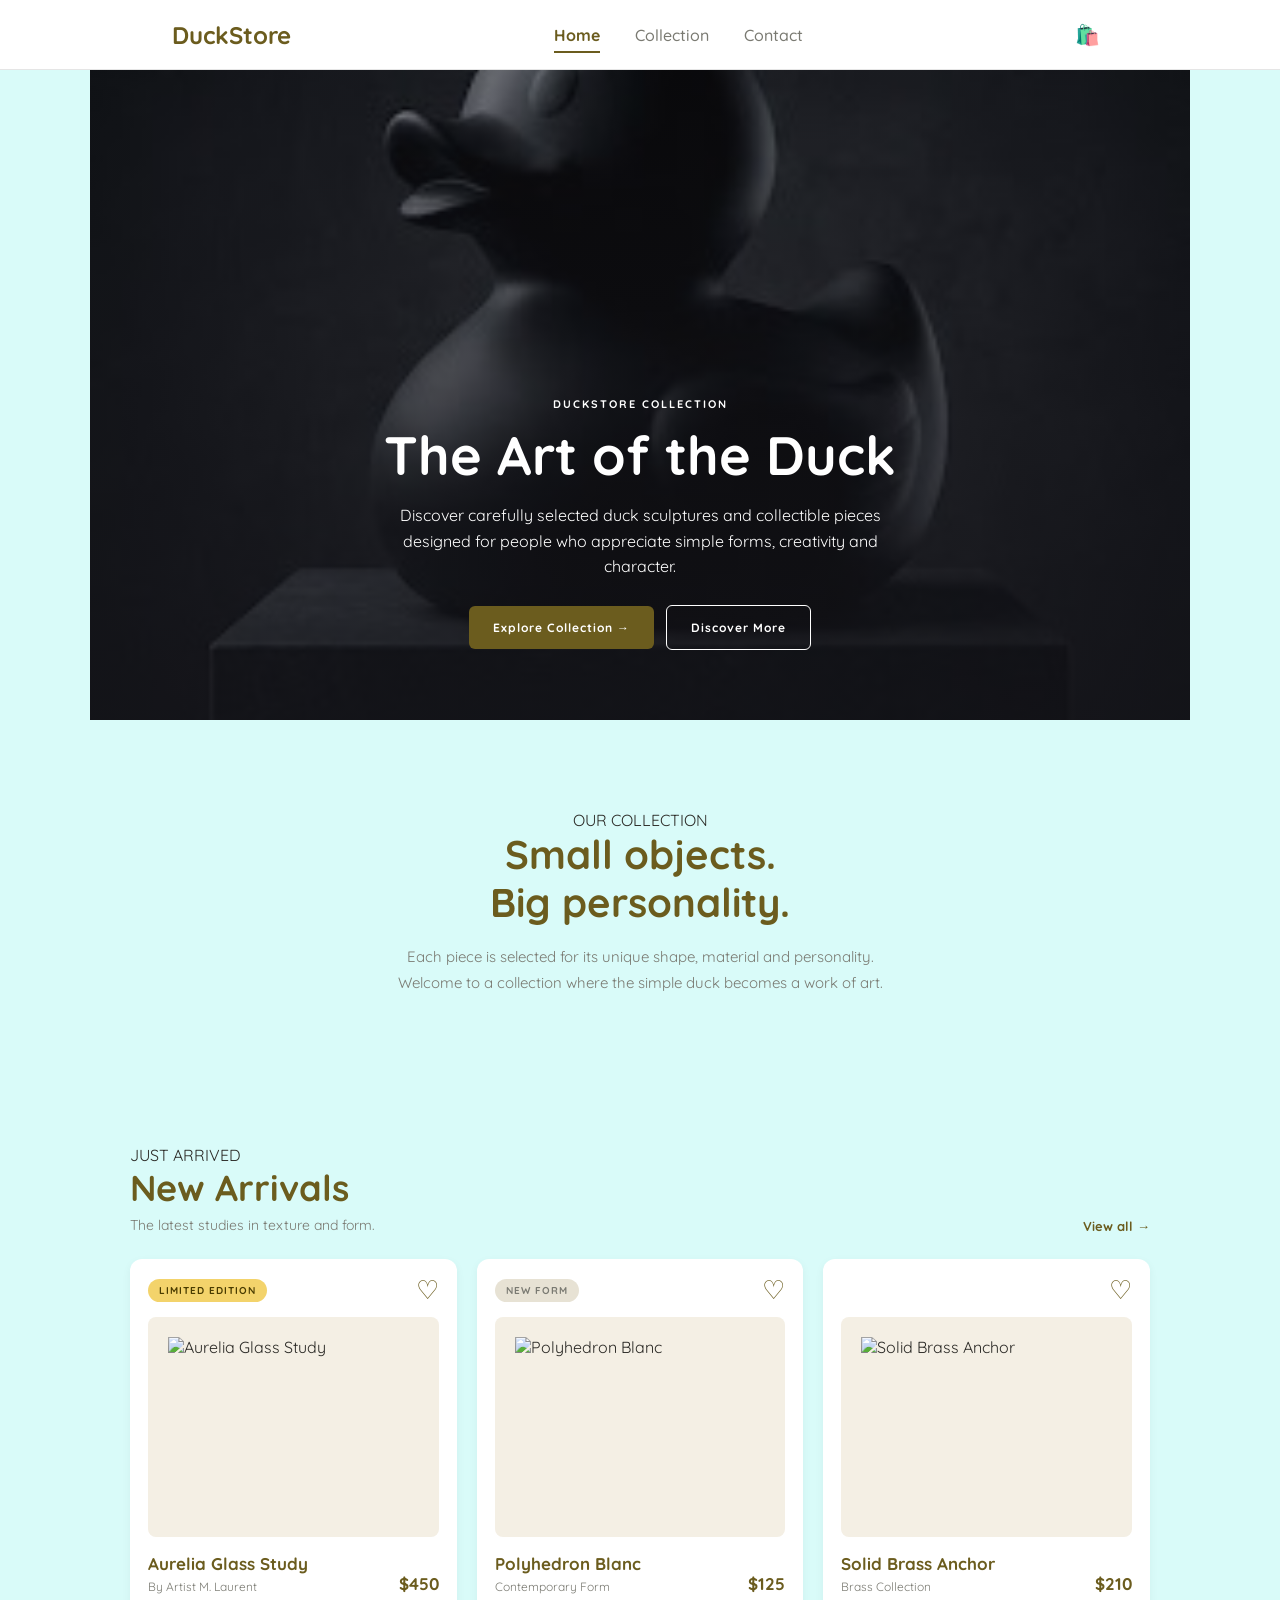
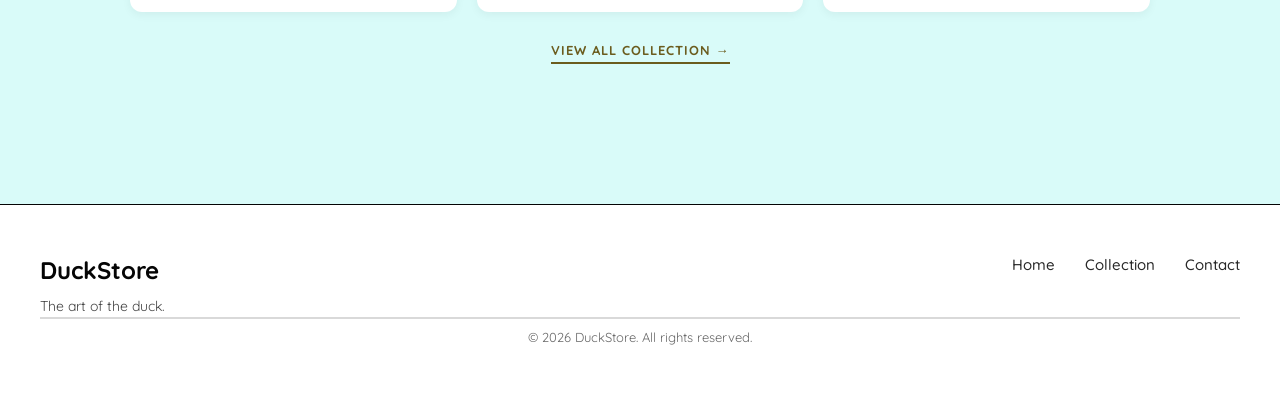
==== commit a5478a5a: "feat:create-landing-and-contact" ====
--- a/index.html
+++ b/index.html
@@ -23,37 +23,7 @@
   <!-- =====================================================
        HEADER
   ====================================================== -->
-  <header class="header">
-
-    <a href="index.html" class="header__logo">
-      DuckStore
-    </a>
-
-    <nav class="header__nav">
-      <a href="index.html" class="header__link header__link--active">
-        Home
-      </a>
-
-      <a href="catalogo.html" class="header__link">
-        Collection
-      </a>
-
-      <a href="contacto.html" class="header__link">
-        Contact
-      </a>
-    </nav>
-
-    <a
-      href="catalogo.html"
-      class="header__icon"
-      aria-label="Ver colección"
-    >
-      🛍️
-    </a>
-
-  </header>
-
-
+ <div id="header"></div>
   <!-- =====================================================
        HERO
   ====================================================== -->
@@ -77,7 +47,7 @@
 
       <div class="hero__buttons">
 
-        <a href="catalogo.html" class="btn-primary">
+        <a href="pages/catalogo.html" class="btn-primary">
           Explore Collection →
         </a>
 
@@ -136,7 +106,7 @@
         </p>
       </div>
 
-      <a href="catalogo.html" class="products__link">
+      <a href="pages/catalogo.html" class="products__link">
         View all →
       </a>
 
@@ -157,7 +127,6 @@
           <span class="badge badge--gold">
             LIMITED EDITION
           </span>
-
           <button class="card__like" aria-label="Añadir a favoritos">
             ♡
           </button>
@@ -284,7 +253,7 @@
 
     </div>
 
-    <a href="catalogo.html" class="view-all">
+    <a href="pages/catalogo.html" class="view-all">
       VIEW ALL COLLECTION →
     </a>
 
@@ -293,39 +262,7 @@
   <!-- =====================================================
        FOOTER
   ====================================================== -->
-  <footer class="footer">
-
-    <div class="footer__brand">
-      <h2>DuckStore</h2>
-
-      <p>
-        The art of the duck.
-      </p>
-    </div>
-
-    <div class="footer__links">
-
-      <a href="index.html">
-        Home
-      </a>
-
-      <a href="catalogo.html">
-        Collection
-      </a>
-
-      <a href="contacto.html">
-        Contact
-      </a>
-
-    </div>
-
-    <p class="footer__copy">
-      © 2026 DuckStore. All rights reserved.
-    </p>
-
-  </footer>
-
-
+  <div id="footer"></div>
   <!-- =====================================================
        MOBILE NAVIGATION
   ====================================================== -->
@@ -335,13 +272,13 @@
         <svg viewBox="0 0 24 24"> 
           <path d="M3 10.5 12 3l9 7.5"></path> 
           <path d="M5 9.5V21h14V9.5"></path> 
-          <path d="M9 21v-7h6v7"></path> 
-        </svg> 
-      </span> 
+          <path d="M9 21v-7h6v7"></path>  
+        </svg>
+      </span>
       <span class="bottom-nav__label">Inicio</span> 
     </a> 
     
-    <a href="catalogo.html" class="bottom-nav__item"> 
+    <a href="pages/catalogo.html" class="bottom-nav__item">
       <span class="bottom-nav__icon" aria-hidden="true"> 
         <svg viewBox="0 0 24 24"> 
           <rect x="4" y="4" width="6" height="6"></rect> 
@@ -351,7 +288,7 @@
         </svg> </span> <span class="bottom-nav__label">Catálogo</span> 
       </a> 
       
-      <a href="contacto.html" class="bottom-nav__item"> 
+      <a href="pages/contacto.html" class="bottom-nav__item">
         <span class="bottom-nav__icon" aria-hidden="true"> 
           <svg viewBox="0 0 24 24"> 
             <rect x="3" y="5" width="18" height="14" rx="2"></rect> 
@@ -361,7 +298,7 @@
         <span class="bottom-nav__label">Contacto</span> 
       </a> 
       
-      <a href="detalle.html" class="bottom-nav__item"> 
+      <a href="pages/detalle.html" class="bottom-nav__item">
         <span class="bottom-nav__icon" aria-hidden="true"> 
           <svg viewBox="0 0 24 24"> 
             <circle cx="12" cy="12" r="9"></circle> 
@@ -372,6 +309,6 @@
         <span class="bottom-nav__label">Perfil</span> 
       </a> 
   </nav>
-
+<script src="scripts/main.js"></script>
 </body>
 </html>
--- a/css/style.css
+++ b/css/style.css
@@ -10,7 +10,7 @@
   --color-tarjeta: #ffffff;
   --color-badge-oro: #f3d36b;
   --color-badge-gris: #e7e2d4;
-  --color-crema: #f4efe4;
+  --color-crema: #f4efe4; 
 }
 
 /* ==========================================================
@@ -42,50 +42,6 @@
   display: block;
   max-width: 100%;
 }
-
-/* ==========================================================
-   HEADER
-========================================================== */
-.header {
-  width: 100%;
-  max-width: 1100px;
-  margin: 0 auto;
-
-  display: flex;
-  align-items: center;
-  justify-content: space-between;
-
-  padding: 18px 20px;
-}
-
-.header__logo {
-  font-size: 22px;
-  font-weight: 700;
-  color: var(--color-marron);
-}
-
-.header__nav {
-  display: none;
-  gap: 25px;
-}
-
-.header__link {
-  color: var(--color-gris-texto);
-  font-size: 14px;
-  font-weight: 600;
-  transition: 0.2s;
-}
-
-.header__link:hover,
-.header__link--active {
-  color: var(--color-marron);
-}
-
-.header__icon {
-  font-size: 21px;
-  color: var(--color-texto);
-}
-
 /* ==========================================================
    HERO
 ========================================================== */
@@ -98,13 +54,13 @@
   display: flex;
   align-items: flex-end;
 
-  background:
+  background-image:
     linear-gradient(
       to bottom,
       rgba(20, 20, 25, 0.45),
       rgba(20, 20, 25, 0.85)
     ),
-    url("https://imgur.com/0eUFINb.jpg");
+    url("../assets/DuckHeroBg.jpg");
 
   background-size: cover;
   background-position: center;
@@ -386,48 +342,6 @@
   font-size: 13px;
   font-weight: 700;
   letter-spacing: 1px;
-}
-
-/* ==========================================================
-   FOOTER
-========================================================== */
-.footer {
-  max-width: 1100px;
-  margin: 0 auto;
-
-  padding: 40px 20px 110px;
-
-  text-align: center;
-}
-
-.footer__brand h2 {
-  font-size: 24px;
-  color: var(--color-marron);
-  margin-bottom: 6px;
-}
-
-.footer__brand p {
-  color: var(--color-gris-texto);
-  font-size: 14px;
-}
-
-.footer__links {
-  display: flex;
-  justify-content: center;
-  gap: 20px;
-
-  margin: 25px 0;
-}
-
-.footer__links a {
-  color: var(--color-gris-texto);
-  font-size: 13px;
-  font-weight: 600;
-}
-
-.footer__copy {
-  font-size: 12px;
-  color: var(--color-gris-texto);
 }
 
 /* ==========================================================
